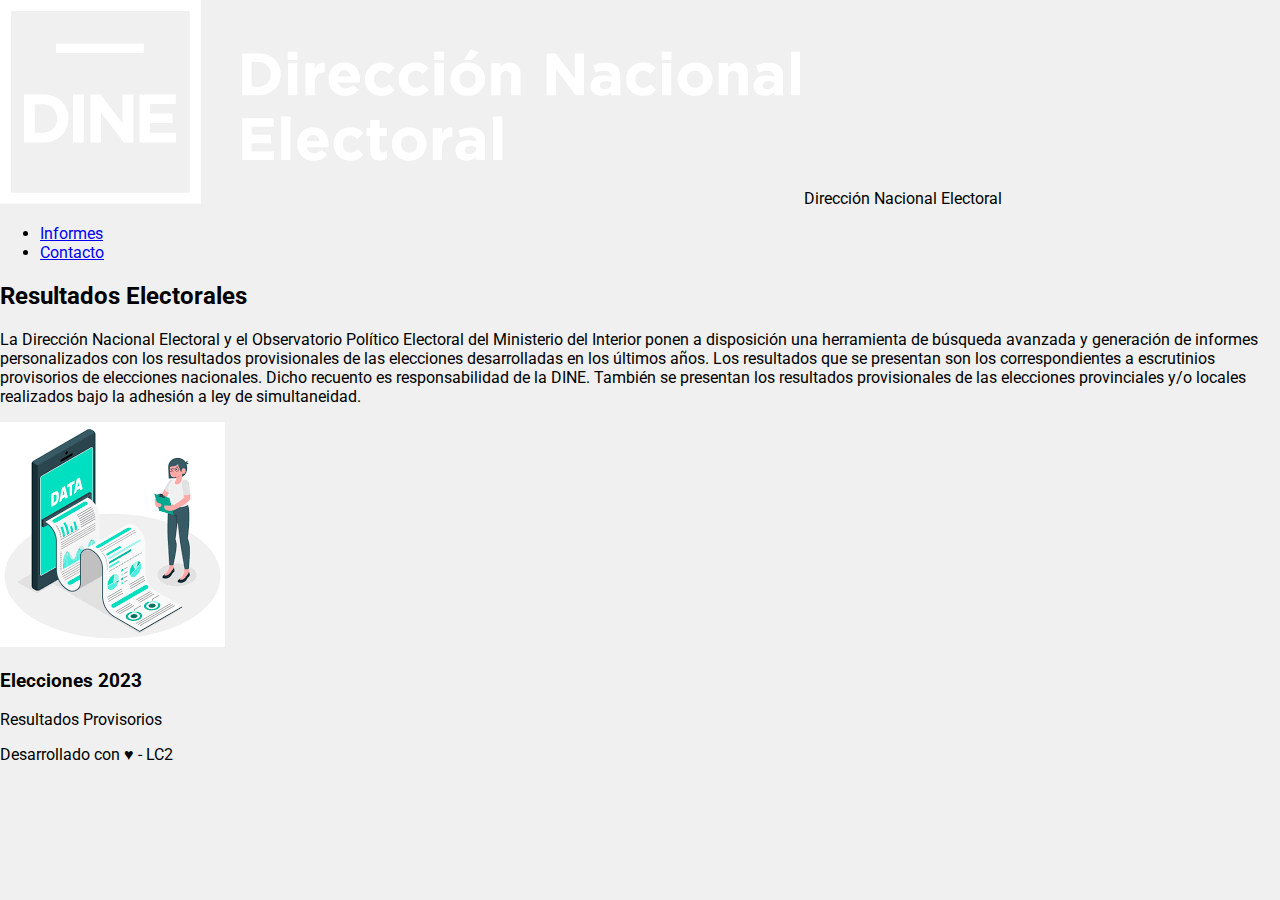
==== index.html @ 21cd4f16 "Primer commit" ====
<!DOCTYPE html>
<html lang="es">

<head>
    <meta charset="UTF-8" />
    <meta name="viewport" content="width=device-width, initial-scale=1.0" />
    <title>Sistema de Publicación de Resultados Electorales</title>
    
    <link rel="shortcut icon" type="image/png" href="favicon-16x16.png">
    <!-- Estilos CSS -->
    <link rel="stylesheet" href="css/common.css" />
</head>

<body>
    <header class="current-page">
        <!--Barra de logo portal-->
        <div class="header-page">
            <img src="\img\Logo_DINE_negativo.png" alt="logo" class="logo"> Dirección Nacional Electoral
        </div>
        <!--Barra de menú principal-->
        <ul>
            <li><a class="active" href="#informes">Informes</a></li>
            <li><a href="#contact">Contacto</a></li>
        </ul>
    </header>
    <!-- Contenido principal de la página -->
    <main>
        <section id="sec-titulo">
            <!--Seccion para agregar una palicula favorita por codigo-->
            <h2 class="current-page">Resultados Electorales</h2>
            <p>La Dirección Nacional Electoral y el Observatorio Político Electoral del Ministerio
                del Interior ponen a disposición una herramienta de búsqueda avanzada y generación
                de informes personalizados con los resultados provisionales de las elecciones
                desarrolladas en los últimos años.
                Los resultados que se presentan son los correspondientes a escrutinios provisorios de
                elecciones nacionales. Dicho recuento es responsabilidad de la DINE. También se
                presentan los resultados provisionales de las elecciones provinciales y/o locales
                realizados bajo la adhesión a ley de simultaneidad.</p>
            <div>
                <img src="\img\images.png" alt="images">
            </div>
        </section>
        <section class="sec-messages">
            <!-- Completar -->
        </section>
        <section id="sec-contenido">
            <h3>Elecciones 2023</h3>
            <p>Resultados Provisorios</p>
            
        </section>
    </main>
    <!--Pie de página-->
    <footer>
        <p>Desarrollado con ♥ - LC2</p>
    </footer>
</body>
---- css/common.css ----
@import url('https://fonts.googleapis.com/css?family=Roboto:100,300,400,500,700,900');

* {
  font-family: 'Roboto', sans-serif;
}

html,
body {
  margin: 0;
  padding: 0;
  background-color: rgb(240, 240, 240);
}
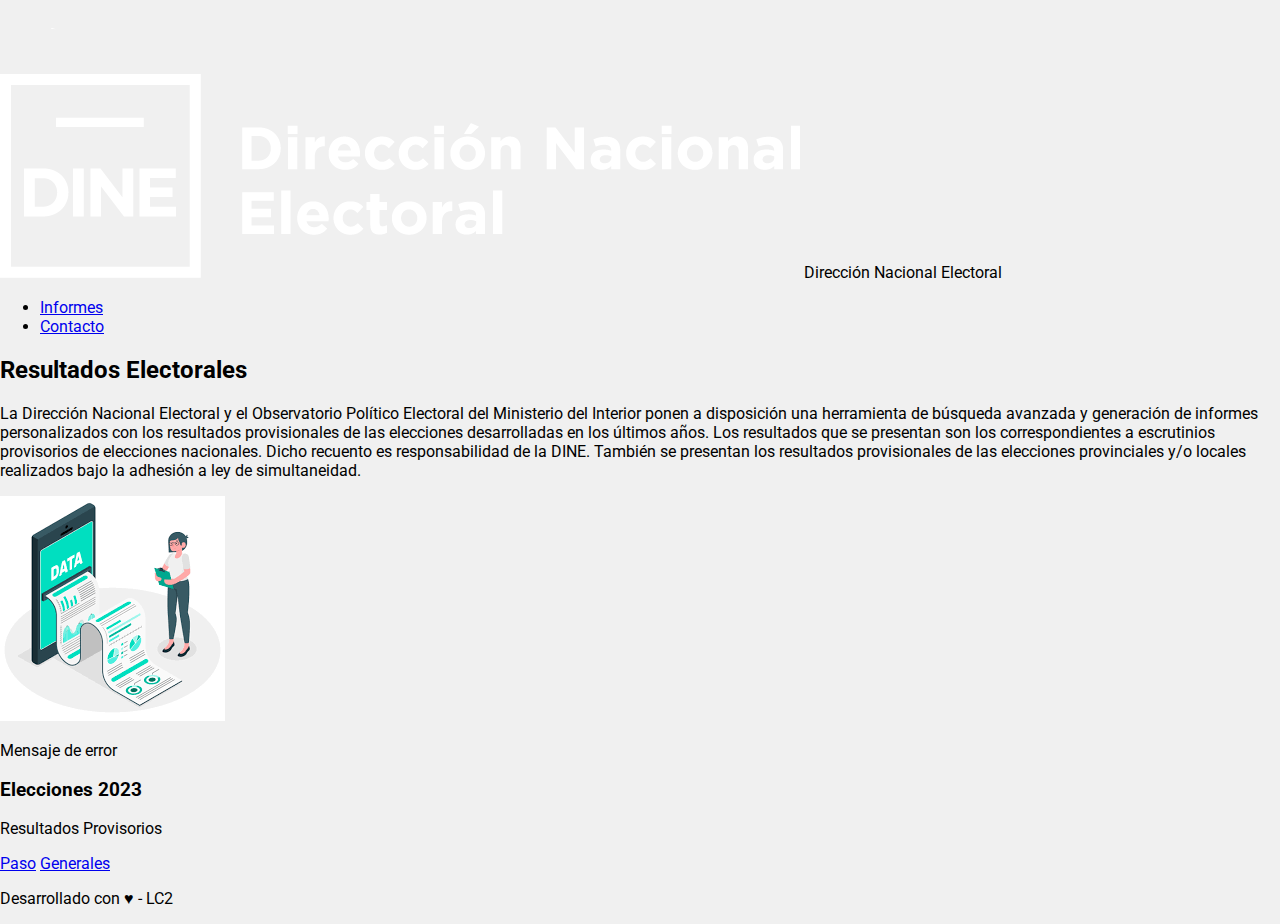
==== commit aba96963: "Primer commit" ====
--- a/index.html
+++ b/index.html
@@ -6,12 +6,80 @@
     <meta name="viewport" content="width=device-width, initial-scale=1.0" />
     <title>Sistema de Publicación de Resultados Electorales</title>
     
-    <link rel="shortcut icon" type="image/png" href="favicon-16x16.png">
+    <link rel="shortcut icon" type="image/png" href="\img\icons\favicon-16x16.png">
     <!-- Estilos CSS -->
     <link rel="stylesheet" href="css/common.css" />
 </head>
 
 <body>
+    <svg version="1.1" id="Capa_1" xmlns="http://www.w3.org/2000/svg"
+    xmlns:xlink="http://www.w3.org/1999/xlink" x="0px" y="0px" width="841.889px"
+    height="595.281px" viewBox="0 0 841.889 595.281" enable-background="new 0 0 841.889
+    595.281" xml:space="preserve" class="v-icon__component theme--light"
+    style="font-size: 70px; height: 70px; width: 70px;">
+    <g>
+        <path fill="#FFFFFF" d="M671.434,227.503l-43.614-14.145c-2.358-1.179-4.716-1.179-8.252,1.179
+            c-2.357,1.179-4.715,3.536-4.715,5.894l-1.179,3.536c-9.431-8.251-22.396-
+            20.039-34.185-35.363V31.827
+            c0-7.072-5.894-11.788-11.788-11.788H198.746c-7.073,0-11.788,5.895-
+            11.788,11.788v530.448c0,7.072,4.715,11.787,11.788,11.787
+            h368.955c7.073,0,11.788-4.715,11.788-
+            11.787V348.917c1.179,2.357,3.536,3.536,4.715,4.716l44.794,14.145c1.179,0,2.357,0,3.5
+            36,0
+            c4.715,0,8.251-2.357,9.43-7.072s-1.179-10.609-5.894-12.967l0,0l-34.185-
+            11.787l30.648-102.554l34.185,10.608l0,0
+            c4.715,1.179,10.608-1.179,12.966-
+            7.072C679.685,234.576,676.149,228.682,671.434,227.503z
+            M555.914,550.487H210.533V43.615
+            h345.381v113.162c-29.47-25.934-77.799-21.218-83.693-20.039l-3.536-
+            34.185h35.363c5.894,0,10.609-4.715,10.609-10.609
+            c0-5.894-4.716-10.608-10.609-10.608H262.4c-4.715,2.357-9.43,7.072-
+            9.43,12.966c0,5.895,4.715,10.609,10.608,10.609h35.363
+            l11.787,132.022c0,2.357,1.179,5.894,2.357,8.251c2.357,2.358,4.715,3.537,7.072,3.537h1
+            03.731
+            c5.895,9.43,15.324,12.966,16.503,14.145c0,0,29.47,15.324,51.866,24.755c12.96
+            7,5.894,15.324,9.43,20.039,14.145
+            c2.357,3.537,5.894,7.073,10.609,10.609c14.146,12.967,34.185,14.146,40.078,15
+            .324l17.682,4.715L555.914,550.487z
+            M456.897,203.927l-8.251-3.536c-1.179-1.179-17.682-8.251-31.827-3.536c8.251,2.357-14.145,8.251-18.86,17.682
+            c-2.357,4.715-3.536,8.251-3.536,12.967h-87.229l10.608-
+            122.593h130.844L456.897,203.927z M585.383,319.448l-42.436-11.788
+            c-1.179,0-2.357,0-3.536,0c0,0-17.682,0-28.291-9.431c-3.536-3.536-5.894-
+            7.072-8.251-9.43
+            c-5.894-7.073-11.788-12.967-27.112-20.039c-22.396-9.431-50.687-24.755-
+            51.865-24.755c0,0-7.073-3.536-9.431-9.43
+            c-1.179-3.536-1.179-7.072,1.179-10.609c2.357-4.715,4.716-5.894,7.073-
+            7.072c5.894-2.357,14.145,1.179,17.682,2.357l62.475,25.933
+            c4.715,1.18,15.324,4.716,22.396-2.357c4.715-4.715,3.536-11.787-2.357-
+            21.218c-10.609-16.503-29.469-20.039-37.721-20.039
+            c-1.179,0-2.357,0-2.357,0c-1.179,0-2.357,0-3.536,0l0,0l-4.716-36.542l-1.179-
+            8.251c0,0,0,0,1.179,0
+            9
+            c0,0,56.581-
+            8.252,76.621,24.754c15.323,25.933,38.899,50.688,56.58,62.475L585.383,319.448z"></pat
+        h><path fill="#FFFFFF"
+            d="M368.49,179.174c2.357,1.179,3.536,2.357,5.894,2.357l0,0l0,0c3.536,0,5.895-
+            1.179,8.252-3.536
+            l29.469-35.363c3.536-4.715,2.357-10.609-1.179-14.146c-2.357-1.179-4.715-
+            2.357-7.072-2.357c-2.358,0-4.716,1.179-7.073,3.536
+            l-12.966,15.324l-9.431,11.788l-5.894-4.716l-4.715-3.536c-4.716-3.536-10.609-
+            2.357-14.146,2.357
+            c-3.536,4.716-2.357,10.609,2.357,14.146L368.49,179.174z">
+        </path>
+        <path fill="#FFFFFF" d="M427.428,359.526c0-2.357,0-3.536,0-5.894c0,0,0,0,0-1.18l0,0l0,0c0-
+            28.29-20.039-50.688-44.793-50.688
+            c-24.755,0-44.794,22.397-44.794,50.688l0,0l0,0c0,2.358,0,4.716,0,7.073c14.145,16.503-23.575,40.078-23.575,67.189l0,0l0,0
+            c0,48.33,30.648,88.408,68.369,88.408c37.72,0,68.368-40.078,68.368-
+            88.408l0,0l0,0
+            C451.003,399.604,441.573,376.029,427.428,359.526z M382.635,495.085c23.576,0-43.615-25.933-47.151-57.76h94.302
+            C427.428,469.152,407.389,495.085,382.635,495.085z M406.21,344.202c-7.073-
+            3.536-15.324-5.894-23.575-5.894
+            c-8.252,0-16.503,2.357-23.576,5.894c3.537-12.967,12.967-21.218,23.576-
+            21.218C394.422,321.805,403.853,331.235,406.21,344.202z
+            M382.635,358.347c23.575,0,43.614,24.754,47.15,57.76h94.302C339.02,383.101,359.059,358.347,382.635,358.347z">
+        </path>
+    </g>
+</svg>
     <header class="current-page">
         <!--Barra de logo portal-->
         <div class="header-page">
@@ -42,11 +110,13 @@
         </section>
         <section class="sec-messages">
             <!-- Completar -->
+            <p>Mensaje de error</p>
         </section>
         <section id="sec-contenido">
             <h3>Elecciones 2023</h3>
             <p>Resultados Provisorios</p>
-            
+            <a href="paso.html">Paso</a>
+            <a href="generales.html">Generales</a>
         </section>
     </main>
     <!--Pie de página-->
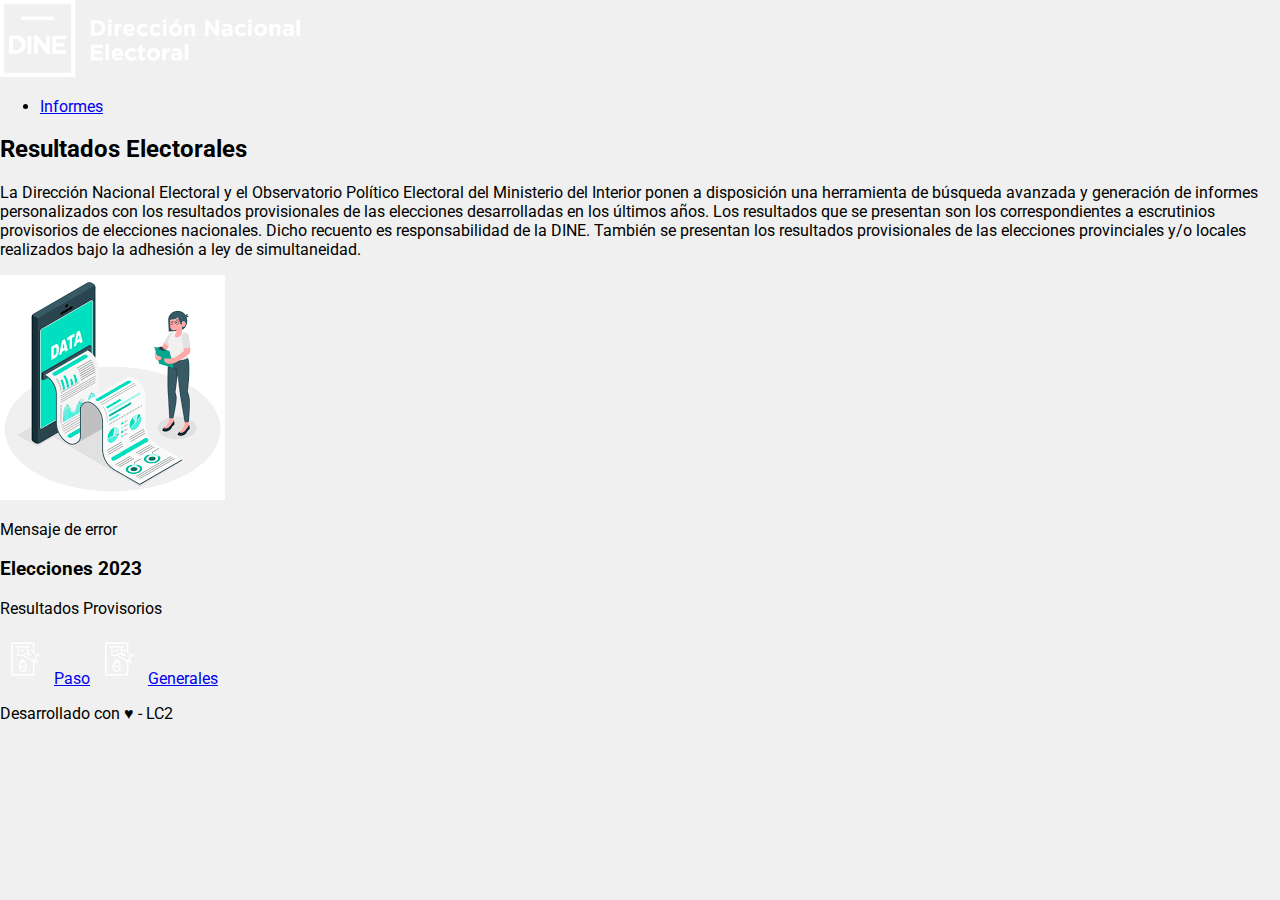
==== commit e53a7c95: "Actualizacion" ====
--- a/index.html
+++ b/index.html
@@ -5,90 +5,23 @@
     <meta charset="UTF-8" />
     <meta name="viewport" content="width=device-width, initial-scale=1.0" />
     <title>Sistema de Publicación de Resultados Electorales</title>
-    
-    <link rel="shortcut icon" type="image/png" href="\img\icons\favicon-16x16.png">
+
+    <link rel="shortcut icon" type="image/png" href="img/icons/favicon-16x16.png">
     <!-- Estilos CSS -->
     <link rel="stylesheet" href="css/common.css" />
+    <link rel="stylesheet" href="css/pages/index.css">
 </head>
 
 <body>
-    <svg version="1.1" id="Capa_1" xmlns="http://www.w3.org/2000/svg"
-    xmlns:xlink="http://www.w3.org/1999/xlink" x="0px" y="0px" width="841.889px"
-    height="595.281px" viewBox="0 0 841.889 595.281" enable-background="new 0 0 841.889
-    595.281" xml:space="preserve" class="v-icon__component theme--light"
-    style="font-size: 70px; height: 70px; width: 70px;">
-    <g>
-        <path fill="#FFFFFF" d="M671.434,227.503l-43.614-14.145c-2.358-1.179-4.716-1.179-8.252,1.179
-            c-2.357,1.179-4.715,3.536-4.715,5.894l-1.179,3.536c-9.431-8.251-22.396-
-            20.039-34.185-35.363V31.827
-            c0-7.072-5.894-11.788-11.788-11.788H198.746c-7.073,0-11.788,5.895-
-            11.788,11.788v530.448c0,7.072,4.715,11.787,11.788,11.787
-            h368.955c7.073,0,11.788-4.715,11.788-
-            11.787V348.917c1.179,2.357,3.536,3.536,4.715,4.716l44.794,14.145c1.179,0,2.357,0,3.5
-            36,0
-            c4.715,0,8.251-2.357,9.43-7.072s-1.179-10.609-5.894-12.967l0,0l-34.185-
-            11.787l30.648-102.554l34.185,10.608l0,0
-            c4.715,1.179,10.608-1.179,12.966-
-            7.072C679.685,234.576,676.149,228.682,671.434,227.503z
-            M555.914,550.487H210.533V43.615
-            h345.381v113.162c-29.47-25.934-77.799-21.218-83.693-20.039l-3.536-
-            34.185h35.363c5.894,0,10.609-4.715,10.609-10.609
-            c0-5.894-4.716-10.608-10.609-10.608H262.4c-4.715,2.357-9.43,7.072-
-            9.43,12.966c0,5.895,4.715,10.609,10.608,10.609h35.363
-            l11.787,132.022c0,2.357,1.179,5.894,2.357,8.251c2.357,2.358,4.715,3.537,7.072,3.537h1
-            03.731
-            c5.895,9.43,15.324,12.966,16.503,14.145c0,0,29.47,15.324,51.866,24.755c12.96
-            7,5.894,15.324,9.43,20.039,14.145
-            c2.357,3.537,5.894,7.073,10.609,10.609c14.146,12.967,34.185,14.146,40.078,15
-            .324l17.682,4.715L555.914,550.487z
-            M456.897,203.927l-8.251-3.536c-1.179-1.179-17.682-8.251-31.827-3.536c8.251,2.357-14.145,8.251-18.86,17.682
-            c-2.357,4.715-3.536,8.251-3.536,12.967h-87.229l10.608-
-            122.593h130.844L456.897,203.927z M585.383,319.448l-42.436-11.788
-            c-1.179,0-2.357,0-3.536,0c0,0-17.682,0-28.291-9.431c-3.536-3.536-5.894-
-            7.072-8.251-9.43
-            c-5.894-7.073-11.788-12.967-27.112-20.039c-22.396-9.431-50.687-24.755-
-            51.865-24.755c0,0-7.073-3.536-9.431-9.43
-            c-1.179-3.536-1.179-7.072,1.179-10.609c2.357-4.715,4.716-5.894,7.073-
-            7.072c5.894-2.357,14.145,1.179,17.682,2.357l62.475,25.933
-            c4.715,1.18,15.324,4.716,22.396-2.357c4.715-4.715,3.536-11.787-2.357-
-            21.218c-10.609-16.503-29.469-20.039-37.721-20.039
-            c-1.179,0-2.357,0-2.357,0c-1.179,0-2.357,0-3.536,0l0,0l-4.716-36.542l-1.179-
-            8.251c0,0,0,0,1.179,0
-            9
-            c0,0,56.581-
-            8.252,76.621,24.754c15.323,25.933,38.899,50.688,56.58,62.475L585.383,319.448z"></pat
-        h><path fill="#FFFFFF"
-            d="M368.49,179.174c2.357,1.179,3.536,2.357,5.894,2.357l0,0l0,0c3.536,0,5.895-
-            1.179,8.252-3.536
-            l29.469-35.363c3.536-4.715,2.357-10.609-1.179-14.146c-2.357-1.179-4.715-
-            2.357-7.072-2.357c-2.358,0-4.716,1.179-7.073,3.536
-            l-12.966,15.324l-9.431,11.788l-5.894-4.716l-4.715-3.536c-4.716-3.536-10.609-
-            2.357-14.146,2.357
-            c-3.536,4.716-2.357,10.609,2.357,14.146L368.49,179.174z">
-        </path>
-        <path fill="#FFFFFF" d="M427.428,359.526c0-2.357,0-3.536,0-5.894c0,0,0,0,0-1.18l0,0l0,0c0-
-            28.29-20.039-50.688-44.793-50.688
-            c-24.755,0-44.794,22.397-44.794,50.688l0,0l0,0c0,2.358,0,4.716,0,7.073c14.145,16.503-23.575,40.078-23.575,67.189l0,0l0,0
-            c0,48.33,30.648,88.408,68.369,88.408c37.72,0,68.368-40.078,68.368-
-            88.408l0,0l0,0
-            C451.003,399.604,441.573,376.029,427.428,359.526z M382.635,495.085c23.576,0-43.615-25.933-47.151-57.76h94.302
-            C427.428,469.152,407.389,495.085,382.635,495.085z M406.21,344.202c-7.073-
-            3.536-15.324-5.894-23.575-5.894
-            c-8.252,0-16.503,2.357-23.576,5.894c3.537-12.967,12.967-21.218,23.576-
-            21.218C394.422,321.805,403.853,331.235,406.21,344.202z
-            M382.635,358.347c23.575,0,43.614,24.754,47.15,57.76h94.302C339.02,383.101,359.059,358.347,382.635,358.347z">
-        </path>
-    </g>
-</svg>
     <header class="current-page">
         <!--Barra de logo portal-->
         <div class="header-page">
-            <img src="\img\Logo_DINE_negativo.png" alt="logo" class="logo"> Dirección Nacional Electoral
+            <img src="img/Logo_DINE_negativo.png" alt="logo" class="logo">
         </div>
         <!--Barra de menú principal-->
         <ul>
-            <li><a class="active" href="#informes">Informes</a></li>
-            <li><a href="#contact">Contacto</a></li>
+            <li><a class="active" href="informes.html">Informes</a></li>
+            <!-- <li><a href="#contact">Contacto</a></li> -->
         </ul>
     </header>
     <!-- Contenido principal de la página -->
@@ -105,7 +38,7 @@
                 presentan los resultados provisionales de las elecciones provinciales y/o locales
                 realizados bajo la adhesión a ley de simultaneidad.</p>
             <div>
-                <img src="\img\images.png" alt="images">
+                <img src="img\/images.png" alt="images">
             </div>
         </section>
         <section class="sec-messages">
@@ -115,7 +48,91 @@
         <section id="sec-contenido">
             <h3>Elecciones 2023</h3>
             <p>Resultados Provisorios</p>
+            <svg version="1.1" id="Capa_1" xmlns="http://www.w3.org/2000/svg" xmlns:xlink="http://www.w3.org/1999/xlink"
+                x="0px" y="0px" width="841.889px" height="595.281px" viewBox="0 0 841.889 595.281"
+                enable-background="new 0 0 841.889 595.281" xml:space="preserve" class="v-icon__component theme--light"
+                style="font-size: 50px; height: 50px; width: 50px;">
+                <g>
+                    <path fill="#FFFFFF"
+                        d="M671.434,227.503l-43.614-14.145c-2.358-1.179-4.716-1.179-8.252,1.179
+                                                        c-2.357,1.179-4.715,3.536-4.715,5.894l-1.179,3.536c-9.431-8.251-22.396-20.039-34.185-35.363V31.827
+                                                        c0-7.072-5.894-11.788-11.788-11.788H198.746c-7.073,0-11.788,5.895-11.788,11.788v530.448c0,7.072,4.715,11.787,11.788,11.787
+                                                        h368.955c7.073,0,11.788-4.715,11.788-11.787V348.917c1.179,2.357,3.536,3.536,4.715,4.716l44.794,14.145c1.179,0,2.357,0,3.536,0
+                                                        c4.715,0,8.251-2.357,9.43-7.072s-1.179-10.609-5.894-12.967l0,0l-34.185-11.787l30.648-102.554l34.185,10.608l0,0
+                                                        c4.715,1.179,10.608-1.179,12.966-7.072C679.685,234.576,676.149,228.682,671.434,227.503z M555.914,550.487H210.533V43.615
+                                                        h345.381v113.162c-29.47-25.934-77.799-21.218-83.693-20.039l-3.536-34.185h35.363c5.894,0,10.609-4.715,10.609-10.609
+                                                        c0-5.894-4.716-10.608-10.609-10.608H262.4c-4.715,2.357-9.43,7.072-9.43,12.966c0,5.895,4.715,10.609,10.608,10.609h35.363
+                                                        l-11.787,132.022c0,2.357,1.179,5.894,2.357,8.251c2.357,2.358,4.715,3.537,7.072,3.537h103.731
+                                                        c5.895,9.43,15.324,12.966,16.503,14.145c0,0,29.47,15.324,51.866,24.755c12.967,5.894,15.324,9.43,20.039,14.145
+                                                        c2.357,3.537,5.894,7.073,10.609,10.609c14.146,12.967,34.185,14.146,40.078,15.324l17.682,4.715L555.914,550.487z
+                                                        M456.897,203.927l-8.251-3.536c-1.179-1.179-17.682-8.251-31.827-3.536c-8.251,2.357-14.145,8.251-18.86,17.682
+                                                        c-2.357,4.715-3.536,8.251-3.536,12.967h-87.229l10.608-122.593h130.844L456.897,203.927z M585.383,319.448l-42.436-11.788
+                                                        c-1.179,0-2.357,0-3.536,0c0,0-17.682,0-28.291-9.431c-3.536-3.536-5.894-7.072-8.251-9.43
+                                                        c-5.894-7.073-11.788-12.967-27.112-20.039c-22.396-9.431-50.687-24.755-51.865-24.755c0,0-7.073-3.536-9.431-9.43
+                                                        c-1.179-3.536-1.179-7.072,1.179-10.609c2.357-4.715,4.716-5.894,7.073-7.072c5.894-2.357,14.145,1.179,17.682,2.357l62.475,25.933
+                                                        c4.715,1.18,15.324,4.716,22.396-2.357c4.715-4.715,3.536-11.787-2.357-21.218c-10.609-16.503-29.469-20.039-37.721-20.039
+                                                        c-1.179,0-2.357,0-2.357,0c-1.179,0-2.357,0-3.536,0l0,0l-4.716-36.542l-1.179-8.251c0,0,0,0,1.179,0
+                                                        c0,0,56.581-8.252,76.621,24.754c15.323,25.933,38.899,50.688,56.58,62.475L585.383,319.448z">
+                    </path>
+                    <path fill="#FFFFFF" d="M368.49,179.174c2.357,1.179,3.536,2.357,5.894,2.357l0,0l0,0c3.536,0,5.895-1.179,8.252-3.536
+                                                        l29.469-35.363c3.536-4.715,2.357-10.609-1.179-14.146c-2.357-1.179-4.715-2.357-7.072-2.357c-2.358,0-4.716,1.179-7.073,3.536
+                                                        l-12.966,15.324l-9.431,11.788l-5.894-4.716l-4.715-3.536c-4.716-3.536-10.609-2.357-14.146,2.357
+                                                        c-3.536,4.716-2.357,10.609,2.357,14.146L368.49,179.174z">
+                    </path>
+                    <path fill="#FFFFFF"
+                        d="M427.428,359.526c0-2.357,0-3.536,0-5.894c0,0,0,0,0-1.18l0,0l0,0c0-28.29-20.039-50.688-44.793-50.688
+                                                        c-24.755,0-44.794,22.397-44.794,50.688l0,0l0,0c0,2.358,0,4.716,0,7.073c-14.145,16.503-23.575,40.078-23.575,67.189l0,0l0,0
+                                                        c0,48.33,30.648,88.408,68.369,88.408c37.72,0,68.368-40.078,68.368-88.408l0,0l0,0
+                                                        C451.003,399.604,441.573,376.029,427.428,359.526z M382.635,495.085c-23.576,0-43.615-25.933-47.151-57.76h94.302
+                                                        C427.428,469.152,407.389,495.085,382.635,495.085z M406.21,344.202c-7.073-3.536-15.324-5.894-23.575-5.894
+                                                        c-8.252,0-16.503,2.357-23.576,5.894c3.537-12.967,12.967-21.218,23.576-21.218C394.422,321.805,403.853,331.235,406.21,344.202z
+                                                        M382.635,358.347c23.575,0,43.614,24.754,47.15,57.76h-94.302C339.02,383.101,359.059,358.347,382.635,358.347z">
+                    </path>
+                </g>
+            </svg>
             <a href="paso.html">Paso</a>
+            <svg version="1.1" id="Capa_1" xmlns="http://www.w3.org/2000/svg" xmlns:xlink="http://www.w3.org/1999/xlink"
+                x="0px" y="0px" width="841.889px" height="595.281px" viewBox="0 0 841.889 595.281"
+                enable-background="new 0 0 841.889 595.281" xml:space="preserve" class="v-icon__component theme--light"
+                style="font-size: 50px; height: 50px; width: 50px;">
+                <g>
+                    <path fill="#FFFFFF"
+                        d="M671.434,227.503l-43.614-14.145c-2.358-1.179-4.716-1.179-8.252,1.179
+                                                        c-2.357,1.179-4.715,3.536-4.715,5.894l-1.179,3.536c-9.431-8.251-22.396-20.039-34.185-35.363V31.827
+                                                        c0-7.072-5.894-11.788-11.788-11.788H198.746c-7.073,0-11.788,5.895-11.788,11.788v530.448c0,7.072,4.715,11.787,11.788,11.787
+                                                        h368.955c7.073,0,11.788-4.715,11.788-11.787V348.917c1.179,2.357,3.536,3.536,4.715,4.716l44.794,14.145c1.179,0,2.357,0,3.536,0
+                                                        c4.715,0,8.251-2.357,9.43-7.072s-1.179-10.609-5.894-12.967l0,0l-34.185-11.787l30.648-102.554l34.185,10.608l0,0
+                                                        c4.715,1.179,10.608-1.179,12.966-7.072C679.685,234.576,676.149,228.682,671.434,227.503z M555.914,550.487H210.533V43.615
+                                                        h345.381v113.162c-29.47-25.934-77.799-21.218-83.693-20.039l-3.536-34.185h35.363c5.894,0,10.609-4.715,10.609-10.609
+                                                        c0-5.894-4.716-10.608-10.609-10.608H262.4c-4.715,2.357-9.43,7.072-9.43,12.966c0,5.895,4.715,10.609,10.608,10.609h35.363
+                                                        l-11.787,132.022c0,2.357,1.179,5.894,2.357,8.251c2.357,2.358,4.715,3.537,7.072,3.537h103.731
+                                                        c5.895,9.43,15.324,12.966,16.503,14.145c0,0,29.47,15.324,51.866,24.755c12.967,5.894,15.324,9.43,20.039,14.145
+                                                        c2.357,3.537,5.894,7.073,10.609,10.609c14.146,12.967,34.185,14.146,40.078,15.324l17.682,4.715L555.914,550.487z
+                                                        M456.897,203.927l-8.251-3.536c-1.179-1.179-17.682-8.251-31.827-3.536c-8.251,2.357-14.145,8.251-18.86,17.682
+                                                        c-2.357,4.715-3.536,8.251-3.536,12.967h-87.229l10.608-122.593h130.844L456.897,203.927z M585.383,319.448l-42.436-11.788
+                                                        c-1.179,0-2.357,0-3.536,0c0,0-17.682,0-28.291-9.431c-3.536-3.536-5.894-7.072-8.251-9.43
+                                                        c-5.894-7.073-11.788-12.967-27.112-20.039c-22.396-9.431-50.687-24.755-51.865-24.755c0,0-7.073-3.536-9.431-9.43
+                                                        c-1.179-3.536-1.179-7.072,1.179-10.609c2.357-4.715,4.716-5.894,7.073-7.072c5.894-2.357,14.145,1.179,17.682,2.357l62.475,25.933
+                                                        c4.715,1.18,15.324,4.716,22.396-2.357c4.715-4.715,3.536-11.787-2.357-21.218c-10.609-16.503-29.469-20.039-37.721-20.039
+                                                        c-1.179,0-2.357,0-2.357,0c-1.179,0-2.357,0-3.536,0l0,0l-4.716-36.542l-1.179-8.251c0,0,0,0,1.179,0
+                                                        c0,0,56.581-8.252,76.621,24.754c15.323,25.933,38.899,50.688,56.58,62.475L585.383,319.448z">
+                    </path>
+                    <path fill="#FFFFFF" d="M368.49,179.174c2.357,1.179,3.536,2.357,5.894,2.357l0,0l0,0c3.536,0,5.895-1.179,8.252-3.536
+                                                        l29.469-35.363c3.536-4.715,2.357-10.609-1.179-14.146c-2.357-1.179-4.715-2.357-7.072-2.357c-2.358,0-4.716,1.179-7.073,3.536
+                                                        l-12.966,15.324l-9.431,11.788l-5.894-4.716l-4.715-3.536c-4.716-3.536-10.609-2.357-14.146,2.357
+                                                        c-3.536,4.716-2.357,10.609,2.357,14.146L368.49,179.174z">
+                    </path>
+                    <path fill="#FFFFFF"
+                        d="M427.428,359.526c0-2.357,0-3.536,0-5.894c0,0,0,0,0-1.18l0,0l0,0c0-28.29-20.039-50.688-44.793-50.688
+                                                        c-24.755,0-44.794,22.397-44.794,50.688l0,0l0,0c0,2.358,0,4.716,0,7.073c-14.145,16.503-23.575,40.078-23.575,67.189l0,0l0,0
+                                                        c0,48.33,30.648,88.408,68.369,88.408c37.72,0,68.368-40.078,68.368-88.408l0,0l0,0
+                                                        C451.003,399.604,441.573,376.029,427.428,359.526z M382.635,495.085c-23.576,0-43.615-25.933-47.151-57.76h94.302
+                                                        C427.428,469.152,407.389,495.085,382.635,495.085z M406.21,344.202c-7.073-3.536-15.324-5.894-23.575-5.894
+                                                        c-8.252,0-16.503,2.357-23.576,5.894c3.537-12.967,12.967-21.218,23.576-21.218C394.422,321.805,403.853,331.235,406.21,344.202z
+                                                        M382.635,358.347c23.575,0,43.614,24.754,47.15,57.76h-94.302C339.02,383.101,359.059,358.347,382.635,358.347z">
+                    </path>
+                </g>
+            </svg>
             <a href="generales.html">Generales</a>
         </section>
     </main>
--- a/css/common.css
+++ b/css/common.css
@@ -11,3 +11,6 @@
   background-color: rgb(240, 240, 240);
 }
 
+.logo{
+  width: 300px;
+}--- a/css/pages/index.css
+++ b/css/pages/index.css
@@ -0,0 +1,3 @@
+.logo{
+    width: 300px;
+}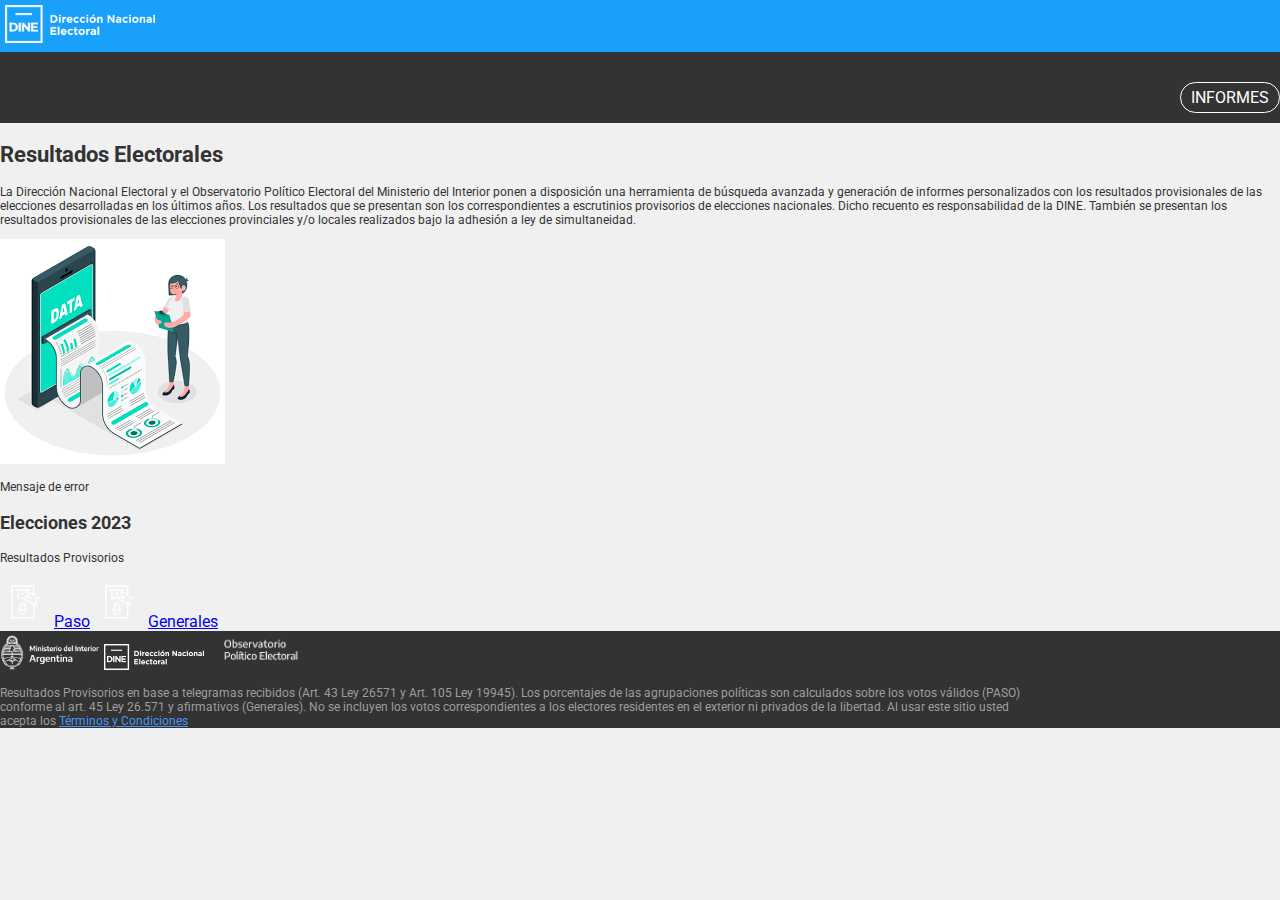
==== commit a1e87563: "Css" ====
--- a/index.html
+++ b/index.html
@@ -4,12 +4,13 @@
 <head>
     <meta charset="UTF-8" />
     <meta name="viewport" content="width=device-width, initial-scale=1.0" />
-    <title>Sistema de Publicación de Resultados Electorales</title>
+    
 
     <link rel="shortcut icon" type="image/png" href="img/icons/favicon-16x16.png">
-    <!-- Estilos CSS -->
+    <link rel="stylesheet" href="https://cdnjs.cloudflare.com/ajax/libs/fontawesome/5.15.4/css/all.min.css" crossorigin="anonymous" referrerpolicy="no-referrer" />
     <link rel="stylesheet" href="css/common.css" />
     <link rel="stylesheet" href="css/pages/index.css">
+    <title>Sistema de Publicación de Resultados Electorales</title>
 </head>
 
 <body>
@@ -19,10 +20,11 @@
             <img src="img/Logo_DINE_negativo.png" alt="logo" class="logo">
         </div>
         <!--Barra de menú principal-->
-        <ul>
-            <li><a class="active" href="informes.html">Informes</a></li>
-            <!-- <li><a href="#contact">Contacto</a></li> -->
-        </ul>
+        <div class="informes">
+            <ul>
+                <li><a class="active" href="informes.html">INFORMES</a></li>
+            </ul>
+        </div>
     </header>
     <!-- Contenido principal de la página -->
     <main>
@@ -41,7 +43,7 @@
                 <img src="img\/images.png" alt="images">
             </div>
         </section>
-        <section class="sec-messages">
+        <section id="sec-messages">
             <!-- Completar -->
             <p>Mensaje de error</p>
         </section>
@@ -138,6 +140,15 @@
     </main>
     <!--Pie de página-->
     <footer>
-        <p>Desarrollado con ♥ - LC2</p>
+        <div class="foot">
+            <img src="img/icons/Ministerio-del-Interior_pluma.1ab9a7a7.png" alt="pluma">
+            <img src="img/icons/Logo_DINE_negativo.a88f983e.png" alt="logodine">
+            <img src="img/icons/logos_001-10.4430c8d5.png" alt="logo">
+            <p>Resultados Provisorios en base a telegramas recibidos (Art. 43 Ley 26571 y Art. 105 Ley 19945). Los
+                porcentajes de las agrupaciones políticas son calculados sobre los votos válidos (PASO) conforme al art.
+                45 Ley 26.571 y afirmativos (Generales). No se incluyen los votos correspondientes a los electores
+                residentes en el exterior ni privados de la libertad. Al usar este sitio usted acepta los <a href="terminoscondiciones.html">Términos y
+                Condiciones</a></p>
+        </div>
     </footer>
 </body>--- a/css/common.css
+++ b/css/common.css
@@ -1,5 +1,38 @@
 @import url('https://fonts.googleapis.com/css?family=Roboto:100,300,400,500,700,900');
 
+:root {
+  --magenta: #ee3d8f;
+  --celeste: #37bbed;
+  --morado: #9283be;
+  --gris-claro: #9e9e9e;
+  --titulos: #333;
+  --textos: #333;
+  --fondo-pantalla: rgb(235, 245, 251);
+  --fondo-Cabecera: #18a0fb;
+  --fondo-Footer: #333;
+  --fondo-Menu: #333;
+  --texto-footer: #9e9e9e;
+  --titulo-Grilla: #727272;
+  --borde-inferior-Grilla: #727272;
+  --borde-Grilla: #c5c5c5;
+  --grafica-amarillo: rgb(252, 210, 0);
+  --grafica-amarillo-claro: rgba(252, 210, 0, 0.3);
+  --grafica-celeste: rgb(0, 169, 232);
+  --grafica-celeste-claro: rgba(0, 169, 232, 0.3);
+  --grafica-bordo: rgb(171, 40, 40);
+  --grafica-bordo-claro: rgba(171, 40, 40, 0.3);
+  --grafica-lila: rgb(112, 76, 159);
+  --grafica-lila-claro: rgba(112, 76, 159, 0.5);
+  --grafica-lila2: rgb(77, 46, 110);
+  --grafica-lila2-claro: rgba(77, 46, 110, 0.5);
+  --grafica-gris: rgb(128, 128, 128);
+  --grafica-gris-claro: rgb(128, 128, 128, 0.5);
+  --grafica-verde: rgb(102, 171, 60);
+  --grafica-verde-claro: rgba(102, 171, 60, 0.5);
+  --mensaje-usuario-amarillo: #ffc107;
+  --mensaje-usuario-verde: #28a745;
+  --mensaje-usuario-rojo: #dc3545;
+}
 * {
   font-family: 'Roboto', sans-serif;
 }
@@ -12,5 +45,39 @@
 }
 
 .logo{
-  width: 300px;
-}+  width: 150px;
+  padding: 5px;
+}
+
+.header-page {
+  padding: 0,5em;
+  background-color: var(--fondo-Cabecera);
+  width: 100%;
+  margin: 0 auto auto auto;
+}
+
+footer{
+  background-color: var(--fondo-Footer);
+}
+
+ul {
+  list-style-type: none;
+}
+
+.foot > img {
+  width: 100px;
+}
+
+.foot > p {
+  color: var(--texto-footer);
+  width: 80%;
+}
+
+p > a {
+  color: rgb(72, 152, 243);
+}
+
+.foot {
+  display: inline;
+}
+
--- a/css/pages/index.css
+++ b/css/pages/index.css
@@ -1,3 +1,82 @@
-.logo{
-    width: 300px;
-}+@import url('https://fonts.googleapis.com/css?family=Roboto:100,300,400,500,700,900');
+
+:root {
+    --magenta: #ee3d8f;
+    --celeste: #37bbed;
+    --morado: #9283be;
+    --gris-claro: #9e9e9e;
+    --titulos: #333;
+    --textos: #333;
+    --fondo-pantalla: rgb(235, 245, 251);
+    --fondo-Cabecera: #18a0fb;
+    --fondo-Footer: #333;
+    --fondo-Menu: #333;
+    --texto-footer: #9e9e9e;
+    --titulo-Grilla: #727272;
+    --borde-inferior-Grilla: #727272;
+    --borde-Grilla: #c5c5c5;
+    --grafica-amarillo: rgb(252, 210, 0);
+    --grafica-amarillo-claro: rgba(252, 210, 0, 0.3);
+    --grafica-celeste: rgb(0, 169, 232);
+    --grafica-celeste-claro: rgba(0, 169, 232, 0.3);
+    --grafica-bordo: rgb(171, 40, 40);
+    --grafica-bordo-claro: rgba(171, 40, 40, 0.3);
+    --grafica-lila: rgb(112, 76, 159);
+    --grafica-lila-claro: rgba(112, 76, 159, 0.5);
+    --grafica-lila2: rgb(77, 46, 110);
+    --grafica-lila2-claro: rgba(77, 46, 110, 0.5);
+    --grafica-gris: rgb(128, 128, 128);
+    --grafica-gris-claro: rgb(128, 128, 128, 0.5);
+    --grafica-verde: rgb(102, 171, 60);
+    --grafica-verde-claro: rgba(102, 171, 60, 0.5);
+    --mensaje-usuario-amarillo: #ffc107;
+    --mensaje-usuario-verde: #28a745;
+    --mensaje-usuario-rojo: #dc3545;
+}
+
+html {
+    font-family: 'Roboto', sans-serif;
+}
+
+p {
+    font-size: 12px;
+    color: var(--textos);
+}
+
+h1 {
+    font-size: 26px;
+    color: var(--titulos);
+    padding-bottom: 20px;
+}
+
+h2 {
+    font-size: 22px;
+    color: var(--titulos);
+}
+
+h3 {
+    font-size: 18px;
+    color: var(--titulos);
+}
+
+.informes {
+    /* margin-left: 13px; */
+    margin-right: 13px;
+    padding-top: 20px;
+    background-color: var(--fondo-Menu);
+    color: white;
+    width: 100%;
+    /* height: 25px; */
+    display: flex;
+    justify-content: flex-end;
+}
+
+.active {
+    border: 1px solid white;
+    color: white;
+    padding: 5px 10px;
+    border-radius: 20px;
+    text-decoration: none;
+}
+
+
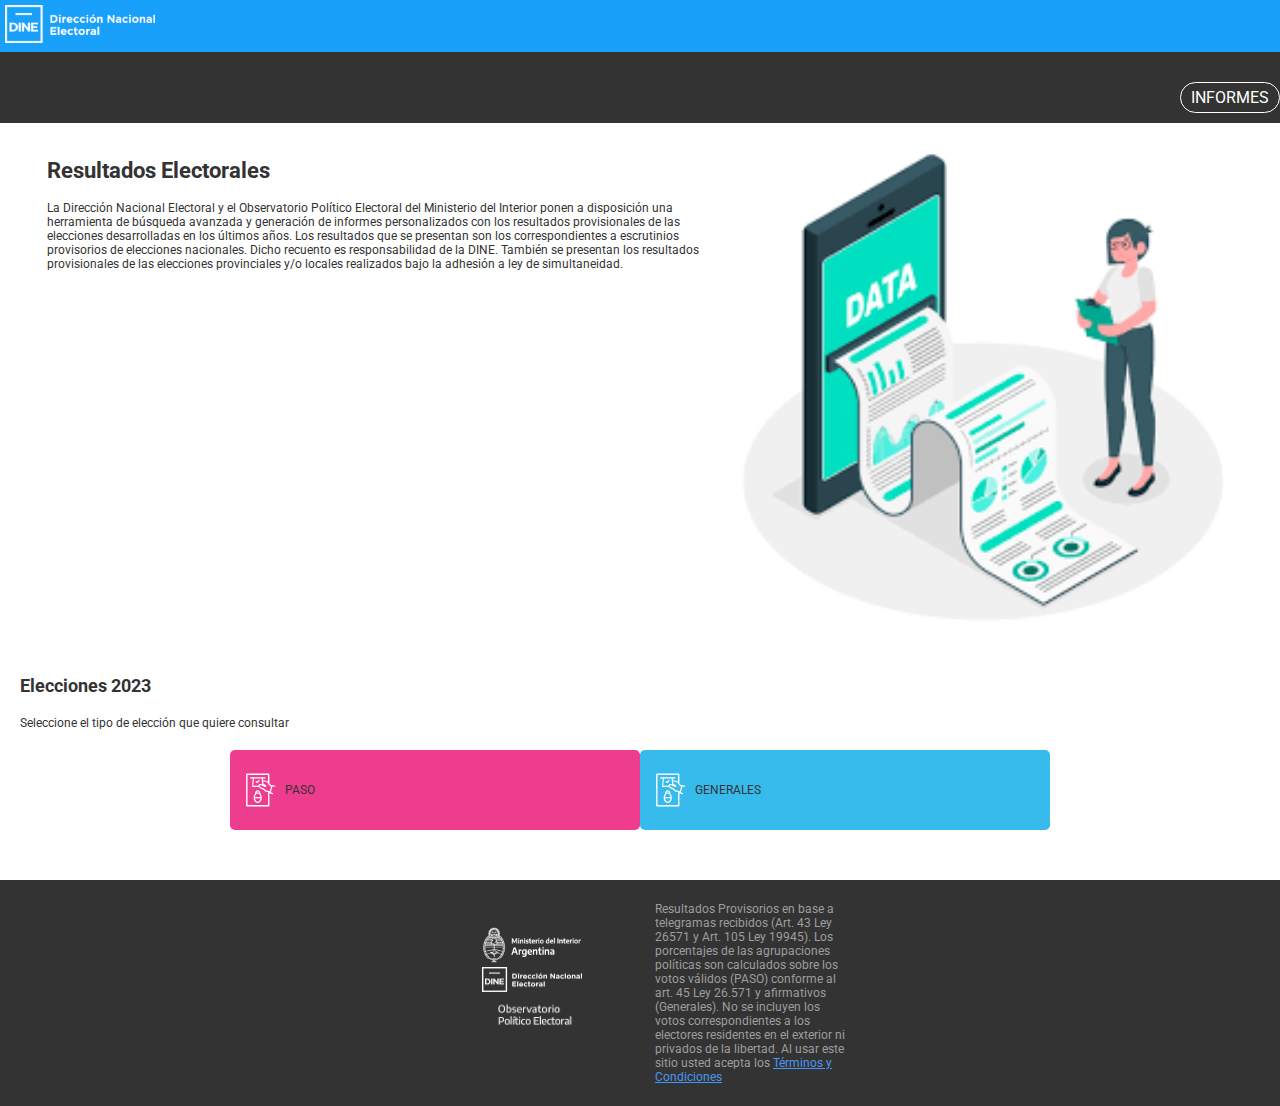
==== commit a2b6c148: "Actualizacion de css" ====
--- a/index.html
+++ b/index.html
@@ -4,10 +4,11 @@
 <head>
     <meta charset="UTF-8" />
     <meta name="viewport" content="width=device-width, initial-scale=1.0" />
-    
+
 
     <link rel="shortcut icon" type="image/png" href="img/icons/favicon-16x16.png">
-    <link rel="stylesheet" href="https://cdnjs.cloudflare.com/ajax/libs/fontawesome/5.15.4/css/all.min.css" crossorigin="anonymous" referrerpolicy="no-referrer" />
+    <link rel="stylesheet" href="https://cdnjs.cloudflare.com/ajax/libs/fontawesome/5.15.4/css/all.min.css"
+        crossorigin="anonymous" referrerpolicy="no-referrer" />
     <link rel="stylesheet" href="css/common.css" />
     <link rel="stylesheet" href="css/pages/index.css">
     <title>Sistema de Publicación de Resultados Electorales</title>
@@ -28,35 +29,41 @@
     </header>
     <!-- Contenido principal de la página -->
     <main>
+
         <section id="sec-titulo">
             <!--Seccion para agregar una palicula favorita por codigo-->
-            <h2 class="current-page">Resultados Electorales</h2>
-            <p>La Dirección Nacional Electoral y el Observatorio Político Electoral del Ministerio
-                del Interior ponen a disposición una herramienta de búsqueda avanzada y generación
-                de informes personalizados con los resultados provisionales de las elecciones
-                desarrolladas en los últimos años.
-                Los resultados que se presentan son los correspondientes a escrutinios provisorios de
-                elecciones nacionales. Dicho recuento es responsabilidad de la DINE. También se
-                presentan los resultados provisionales de las elecciones provinciales y/o locales
-                realizados bajo la adhesión a ley de simultaneidad.</p>
-            <div>
-                <img src="img\/images.png" alt="images">
+            <div class="sec-titulotexto">
+                <h2 class="current-page">Resultados Electorales</h2>
+                <p>La Dirección Nacional Electoral y el Observatorio Político Electoral del Ministerio
+                    del Interior ponen a disposición una herramienta de búsqueda avanzada y generación
+                    de informes personalizados con los resultados provisionales de las elecciones
+                    desarrolladas en los últimos años.
+                    Los resultados que se presentan son los correspondientes a escrutinios provisorios de
+                    elecciones nacionales. Dicho recuento es responsabilidad de la DINE. También se
+                    presentan los resultados provisionales de las elecciones provinciales y/o locales
+                    realizados bajo la adhesión a ley de simultaneidad.</p>
+            </div>
+            <div class="sec-tituloimg">
+                <img src="img\/images.png" alt="images" id="img_data">
             </div>
         </section>
+
         <section id="sec-messages">
             <!-- Completar -->
-            <p>Mensaje de error</p>
+            <p hidden>Mensaje de error</p>
         </section>
         <section id="sec-contenido">
             <h3>Elecciones 2023</h3>
-            <p>Resultados Provisorios</p>
-            <svg version="1.1" id="Capa_1" xmlns="http://www.w3.org/2000/svg" xmlns:xlink="http://www.w3.org/1999/xlink"
-                x="0px" y="0px" width="841.889px" height="595.281px" viewBox="0 0 841.889 595.281"
-                enable-background="new 0 0 841.889 595.281" xml:space="preserve" class="v-icon__component theme--light"
-                style="font-size: 50px; height: 50px; width: 50px;">
-                <g>
-                    <path fill="#FFFFFF"
-                        d="M671.434,227.503l-43.614-14.145c-2.358-1.179-4.716-1.179-8.252,1.179
+            <p>Seleccione el tipo de elección que quiere consultar</p>
+            <div class="Paso_Generales">
+                <div class="bloque_paso">
+                    <svg version="1.1" id="Capa_1" xmlns="http://www.w3.org/2000/svg"
+                        xmlns:xlink="http://www.w3.org/1999/xlink" x="0px" y="0px" width="841.889px" height="595.281px"
+                        viewBox="0 0 841.889 595.281" enable-background="new 0 0 841.889 595.281" xml:space="preserve"
+                        class="v-icon__component theme--light" style="font-size: 50px; height: 50px; width: 50px;">
+                        <g>
+                            <path fill="#FFFFFF"
+                                d="M671.434,227.503l-43.614-14.145c-2.358-1.179-4.716-1.179-8.252,1.179
                                                         c-2.357,1.179-4.715,3.536-4.715,5.894l-1.179,3.536c-9.431-8.251-22.396-20.039-34.185-35.363V31.827
                                                         c0-7.072-5.894-11.788-11.788-11.788H198.746c-7.073,0-11.788,5.895-11.788,11.788v530.448c0,7.072,4.715,11.787,11.788,11.787
                                                         h368.955c7.073,0,11.788-4.715,11.788-11.787V348.917c1.179,2.357,3.536,3.536,4.715,4.716l44.794,14.145c1.179,0,2.357,0,3.536,0
@@ -75,31 +82,35 @@
                                                         c4.715,1.18,15.324,4.716,22.396-2.357c4.715-4.715,3.536-11.787-2.357-21.218c-10.609-16.503-29.469-20.039-37.721-20.039
                                                         c-1.179,0-2.357,0-2.357,0c-1.179,0-2.357,0-3.536,0l0,0l-4.716-36.542l-1.179-8.251c0,0,0,0,1.179,0
                                                         c0,0,56.581-8.252,76.621,24.754c15.323,25.933,38.899,50.688,56.58,62.475L585.383,319.448z">
-                    </path>
-                    <path fill="#FFFFFF" d="M368.49,179.174c2.357,1.179,3.536,2.357,5.894,2.357l0,0l0,0c3.536,0,5.895-1.179,8.252-3.536
+                            </path>
+                            <path fill="#FFFFFF" d="M368.49,179.174c2.357,1.179,3.536,2.357,5.894,2.357l0,0l0,0c3.536,0,5.895-1.179,8.252-3.536
                                                         l29.469-35.363c3.536-4.715,2.357-10.609-1.179-14.146c-2.357-1.179-4.715-2.357-7.072-2.357c-2.358,0-4.716,1.179-7.073,3.536
                                                         l-12.966,15.324l-9.431,11.788l-5.894-4.716l-4.715-3.536c-4.716-3.536-10.609-2.357-14.146,2.357
                                                         c-3.536,4.716-2.357,10.609,2.357,14.146L368.49,179.174z">
-                    </path>
-                    <path fill="#FFFFFF"
-                        d="M427.428,359.526c0-2.357,0-3.536,0-5.894c0,0,0,0,0-1.18l0,0l0,0c0-28.29-20.039-50.688-44.793-50.688
+                            </path>
+                            <path fill="#FFFFFF"
+                                d="M427.428,359.526c0-2.357,0-3.536,0-5.894c0,0,0,0,0-1.18l0,0l0,0c0-28.29-20.039-50.688-44.793-50.688
                                                         c-24.755,0-44.794,22.397-44.794,50.688l0,0l0,0c0,2.358,0,4.716,0,7.073c-14.145,16.503-23.575,40.078-23.575,67.189l0,0l0,0
                                                         c0,48.33,30.648,88.408,68.369,88.408c37.72,0,68.368-40.078,68.368-88.408l0,0l0,0
                                                         C451.003,399.604,441.573,376.029,427.428,359.526z M382.635,495.085c-23.576,0-43.615-25.933-47.151-57.76h94.302
                                                         C427.428,469.152,407.389,495.085,382.635,495.085z M406.21,344.202c-7.073-3.536-15.324-5.894-23.575-5.894
                                                         c-8.252,0-16.503,2.357-23.576,5.894c3.537-12.967,12.967-21.218,23.576-21.218C394.422,321.805,403.853,331.235,406.21,344.202z
                                                         M382.635,358.347c23.575,0,43.614,24.754,47.15,57.76h-94.302C339.02,383.101,359.059,358.347,382.635,358.347z">
-                    </path>
-                </g>
-            </svg>
-            <a href="paso.html">Paso</a>
-            <svg version="1.1" id="Capa_1" xmlns="http://www.w3.org/2000/svg" xmlns:xlink="http://www.w3.org/1999/xlink"
-                x="0px" y="0px" width="841.889px" height="595.281px" viewBox="0 0 841.889 595.281"
-                enable-background="new 0 0 841.889 595.281" xml:space="preserve" class="v-icon__component theme--light"
-                style="font-size: 50px; height: 50px; width: 50px;">
-                <g>
-                    <path fill="#FFFFFF"
-                        d="M671.434,227.503l-43.614-14.145c-2.358-1.179-4.716-1.179-8.252,1.179
+                            </path>
+                        </g>
+                    </svg>
+                    <a href="paso.html">
+                        <p>Paso</p>
+                    </a>
+                </div>
+                <div class="bloque_general">
+                    <svg version="1.1" id="Capa_1" xmlns="http://www.w3.org/2000/svg"
+                        xmlns:xlink="http://www.w3.org/1999/xlink" x="0px" y="0px" width="841.889px" height="595.281px"
+                        viewBox="0 0 841.889 595.281" enable-background="new 0 0 841.889 595.281" xml:space="preserve"
+                        class="v-icon__component theme--light" style="font-size: 50px; height: 50px; width: 50px;">
+                        <g>
+                            <path fill="#FFFFFF"
+                                d="M671.434,227.503l-43.614-14.145c-2.358-1.179-4.716-1.179-8.252,1.179
                                                         c-2.357,1.179-4.715,3.536-4.715,5.894l-1.179,3.536c-9.431-8.251-22.396-20.039-34.185-35.363V31.827
                                                         c0-7.072-5.894-11.788-11.788-11.788H198.746c-7.073,0-11.788,5.895-11.788,11.788v530.448c0,7.072,4.715,11.787,11.788,11.787
                                                         h368.955c7.073,0,11.788-4.715,11.788-11.787V348.917c1.179,2.357,3.536,3.536,4.715,4.716l44.794,14.145c1.179,0,2.357,0,3.536,0
@@ -118,37 +129,47 @@
                                                         c4.715,1.18,15.324,4.716,22.396-2.357c4.715-4.715,3.536-11.787-2.357-21.218c-10.609-16.503-29.469-20.039-37.721-20.039
                                                         c-1.179,0-2.357,0-2.357,0c-1.179,0-2.357,0-3.536,0l0,0l-4.716-36.542l-1.179-8.251c0,0,0,0,1.179,0
                                                         c0,0,56.581-8.252,76.621,24.754c15.323,25.933,38.899,50.688,56.58,62.475L585.383,319.448z">
-                    </path>
-                    <path fill="#FFFFFF" d="M368.49,179.174c2.357,1.179,3.536,2.357,5.894,2.357l0,0l0,0c3.536,0,5.895-1.179,8.252-3.536
+                            </path>
+                            <path fill="#FFFFFF" d="M368.49,179.174c2.357,1.179,3.536,2.357,5.894,2.357l0,0l0,0c3.536,0,5.895-1.179,8.252-3.536
                                                         l29.469-35.363c3.536-4.715,2.357-10.609-1.179-14.146c-2.357-1.179-4.715-2.357-7.072-2.357c-2.358,0-4.716,1.179-7.073,3.536
                                                         l-12.966,15.324l-9.431,11.788l-5.894-4.716l-4.715-3.536c-4.716-3.536-10.609-2.357-14.146,2.357
                                                         c-3.536,4.716-2.357,10.609,2.357,14.146L368.49,179.174z">
-                    </path>
-                    <path fill="#FFFFFF"
-                        d="M427.428,359.526c0-2.357,0-3.536,0-5.894c0,0,0,0,0-1.18l0,0l0,0c0-28.29-20.039-50.688-44.793-50.688
+                            </path>
+                            <path fill="#FFFFFF"
+                                d="M427.428,359.526c0-2.357,0-3.536,0-5.894c0,0,0,0,0-1.18l0,0l0,0c0-28.29-20.039-50.688-44.793-50.688
                                                         c-24.755,0-44.794,22.397-44.794,50.688l0,0l0,0c0,2.358,0,4.716,0,7.073c-14.145,16.503-23.575,40.078-23.575,67.189l0,0l0,0
                                                         c0,48.33,30.648,88.408,68.369,88.408c37.72,0,68.368-40.078,68.368-88.408l0,0l0,0
                                                         C451.003,399.604,441.573,376.029,427.428,359.526z M382.635,495.085c-23.576,0-43.615-25.933-47.151-57.76h94.302
                                                         C427.428,469.152,407.389,495.085,382.635,495.085z M406.21,344.202c-7.073-3.536-15.324-5.894-23.575-5.894
                                                         c-8.252,0-16.503,2.357-23.576,5.894c3.537-12.967,12.967-21.218,23.576-21.218C394.422,321.805,403.853,331.235,406.21,344.202z
                                                         M382.635,358.347c23.575,0,43.614,24.754,47.15,57.76h-94.302C339.02,383.101,359.059,358.347,382.635,358.347z">
-                    </path>
-                </g>
-            </svg>
-            <a href="generales.html">Generales</a>
+                            </path>
+                        </g>
+                    </svg>
+                    <a href="generales.html">
+                        <p>Generales</p>
+                    </a>
+                </div>
+            </div>
         </section>
     </main>
     <!--Pie de página-->
     <footer>
         <div class="foot">
-            <img src="img/icons/Ministerio-del-Interior_pluma.1ab9a7a7.png" alt="pluma">
-            <img src="img/icons/Logo_DINE_negativo.a88f983e.png" alt="logodine">
-            <img src="img/icons/logos_001-10.4430c8d5.png" alt="logo">
-            <p>Resultados Provisorios en base a telegramas recibidos (Art. 43 Ley 26571 y Art. 105 Ley 19945). Los
-                porcentajes de las agrupaciones políticas son calculados sobre los votos válidos (PASO) conforme al art.
-                45 Ley 26.571 y afirmativos (Generales). No se incluyen los votos correspondientes a los electores
-                residentes en el exterior ni privados de la libertad. Al usar este sitio usted acepta los <a href="terminoscondiciones.html">Términos y
-                Condiciones</a></p>
+            <div class="footer_imagen">
+                <img src="img/icons/Ministerio-del-Interior_pluma.1ab9a7a7.png" alt="pluma">
+                <img src="img/icons/Logo_DINE_negativo.a88f983e.png" alt="logodine">
+                <img src="img/icons/logos_001-10.4430c8d5.png" alt="logo">
+            </div>
+            <div class="footer_p">
+                <p>Resultados Provisorios en base a telegramas recibidos (Art. 43 Ley 26571 y Art. 105 Ley 19945). Los
+                    porcentajes de las agrupaciones políticas son calculados sobre los votos válidos (PASO) conforme al
+                    art.
+                    45 Ley 26.571 y afirmativos (Generales). No se incluyen los votos correspondientes a los electores
+                    residentes en el exterior ni privados de la libertad. Al usar este sitio usted acepta los <a
+                        href="terminoscondiciones.html">Términos y
+                        Condiciones</a></p>
+            </div>
         </div>
     </footer>
 </body>--- a/css/common.css
+++ b/css/common.css
@@ -37,13 +37,17 @@
   font-family: 'Roboto', sans-serif;
 }
 
-html,
-body {
+html {
   margin: 0;
   padding: 0;
-  background-color: rgb(240, 240, 240);
+  background-color: rgb(240, 240, 240); 
 }
 
+body{
+  margin: 0;
+  padding: 0;
+  background-color: white;
+}
 .logo{
   width: 150px;
   padding: 5px;
@@ -64,11 +68,12 @@
   list-style-type: none;
 }
 
-.foot > img {
+.footer_imagen > img {
   width: 100px;
+  margin: auto 2px;
 }
 
-.foot > p {
+.footer_p > p {
   color: var(--texto-footer);
   width: 80%;
 }
@@ -78,6 +83,19 @@
 }
 
 .foot {
-  display: inline;
+  display: flex;
+  align-items: center;
+  margin: 0 20px;
+  padding: 10px;
 }
 
+.footer_p{
+  width: 70%;
+  padding-right: 350px;
+}
+
+.footer_imagen{
+  width: 50%;
+  padding-left: 450px;
+  padding-bottom: 20px;
+}--- a/css/pages/index.css
+++ b/css/pages/index.css
@@ -80,3 +80,66 @@
 }
 
 
+#sec-titulo{
+    display: flex;
+    justify-content: center;
+    flex-direction:row;
+    padding: 1rem;
+    height: 500px;
+}
+
+.sec-titulotexto{
+    justify-content: flex-start;
+    width: 55%;
+} 
+
+.sec-tituloimg{
+    justify-content: flex-end;
+}
+
+#img_data{
+    width: 500px;
+}
+
+#sec-contenido > h3,#sec-contenido > p {
+    margin: 20px;
+}
+
+.Paso_Generales{
+    display: flex;
+    justify-content: center;
+    height: 130px;
+}
+
+.bloque_paso{
+    background-color: var(--magenta);
+    border-radius: 5px;
+    padding: 5px;
+    color: #FFF;
+    font-size: 10px;
+    text-transform: uppercase;
+    align-items: center;
+    display: flex;
+    width: 400px;
+    height: 70px;
+}
+
+.bloque_general{
+    background-color: var(--celeste);
+    border-radius: 5px;
+    padding: 5px;
+    color: #FFF;
+    font-size: 10px;
+    text-transform: uppercase;
+    align-items: center;
+    display: flex;
+    width: 400px;
+    height: 70px;
+}
+
+
+.bloque_general > a ,.bloque_paso > a{
+    text-decoration: none;
+    color: #FFF; 
+
+}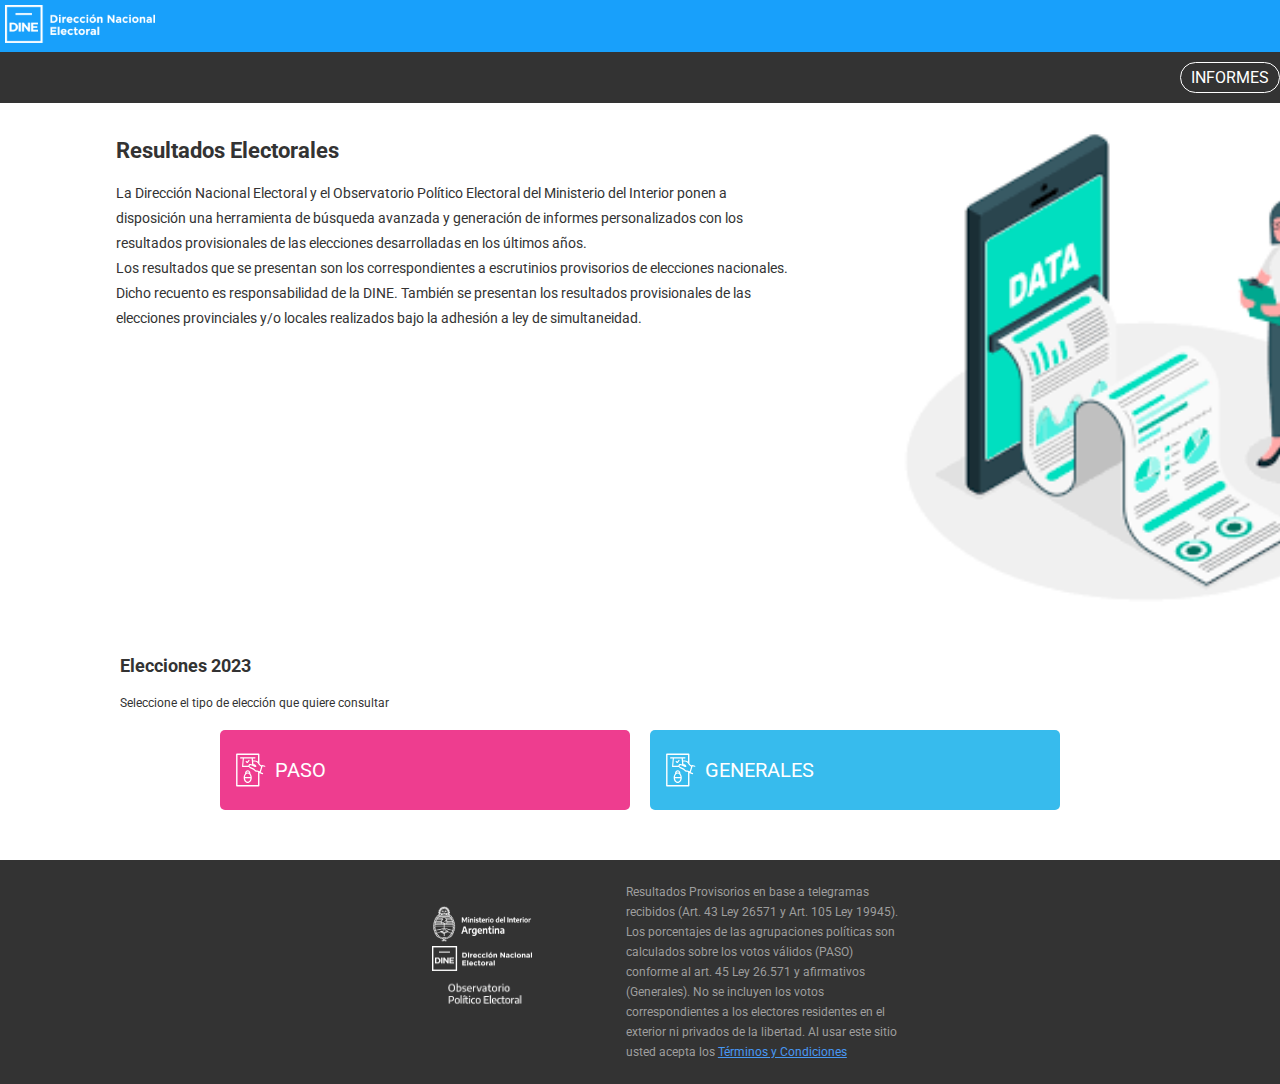
==== commit d412ae9d: "Generales" ====
--- a/index.html
+++ b/index.html
@@ -37,7 +37,7 @@
                 <p>La Dirección Nacional Electoral y el Observatorio Político Electoral del Ministerio
                     del Interior ponen a disposición una herramienta de búsqueda avanzada y generación
                     de informes personalizados con los resultados provisionales de las elecciones
-                    desarrolladas en los últimos años.
+                    desarrolladas en los últimos años. <br>
                     Los resultados que se presentan son los correspondientes a escrutinios provisorios de
                     elecciones nacionales. Dicho recuento es responsabilidad de la DINE. También se
                     presentan los resultados provisionales de las elecciones provinciales y/o locales
@@ -172,4 +172,6 @@
             </div>
         </div>
     </footer>
+
+
 </body>--- a/css/common.css
+++ b/css/common.css
@@ -60,12 +60,12 @@
   margin: 0 auto auto auto;
 }
 
+ul {
+  list-style-type: none;
+}
+
 footer{
   background-color: var(--fondo-Footer);
-}
-
-ul {
-  list-style-type: none;
 }
 
 .footer_imagen > img {
@@ -75,7 +75,8 @@
 
 .footer_p > p {
   color: var(--texto-footer);
-  width: 80%;
+  max-width: 1500px;
+  line-height: 20px;
 }
 
 p > a {
@@ -96,6 +97,6 @@
 
 .footer_imagen{
   width: 50%;
-  padding-left: 450px;
+  padding-left: 400px;
   padding-bottom: 20px;
 }--- a/css/pages/index.css
+++ b/css/pages/index.css
@@ -60,13 +60,10 @@
 }
 
 .informes {
-    /* margin-left: 13px; */
     margin-right: 13px;
-    padding-top: 20px;
     background-color: var(--fondo-Menu);
     color: white;
     width: 100%;
-    /* height: 25px; */
     display: flex;
     justify-content: flex-end;
 }
@@ -77,24 +74,37 @@
     padding: 5px 10px;
     border-radius: 20px;
     text-decoration: none;
+    align-items: center;
 }
 
 
 #sec-titulo{
     display: flex;
-    justify-content: center;
+    justify-content: flex-start;
     flex-direction:row;
     padding: 1rem;
     height: 500px;
+    position: relative;
+    left: 100px;
+    width: 100%;
 }
 
 .sec-titulotexto{
     justify-content: flex-start;
-    width: 55%;
+    max-width: 780px;
+    margin-right: 100px;
+    line-height: 25px;
+    font-size: 20px;
+}
+
+.sec-titulotexto > p{
+    font-size: 14px;
 } 
 
 .sec-tituloimg{
     justify-content: flex-end;
+    /* position: relative; */
+    /* right: 20px; */
 }
 
 #img_data{
@@ -103,6 +113,8 @@
 
 #sec-contenido > h3,#sec-contenido > p {
     margin: 20px;
+    position: relative;
+    left: 100px;
 }
 
 .Paso_Generales{
@@ -115,22 +127,17 @@
     background-color: var(--magenta);
     border-radius: 5px;
     padding: 5px;
-    color: #FFF;
-    font-size: 10px;
-    text-transform: uppercase;
     align-items: center;
     display: flex;
     width: 400px;
     height: 70px;
+    margin-right: 20px;
 }
 
 .bloque_general{
     background-color: var(--celeste);
     border-radius: 5px;
     padding: 5px;
-    color: #FFF;
-    font-size: 10px;
-    text-transform: uppercase;
     align-items: center;
     display: flex;
     width: 400px;
@@ -138,8 +145,13 @@
 }
 
 
-.bloque_general > a ,.bloque_paso > a{
+.bloque_general > a > p ,.bloque_paso > a > p{
+    color: #FFF;
+    font-size: 20px;
+    text-transform: uppercase;
+}
+
+.bloque_general > a,.bloque_paso > a{
     text-decoration: none;
-    color: #FFF; 
+}
 
-}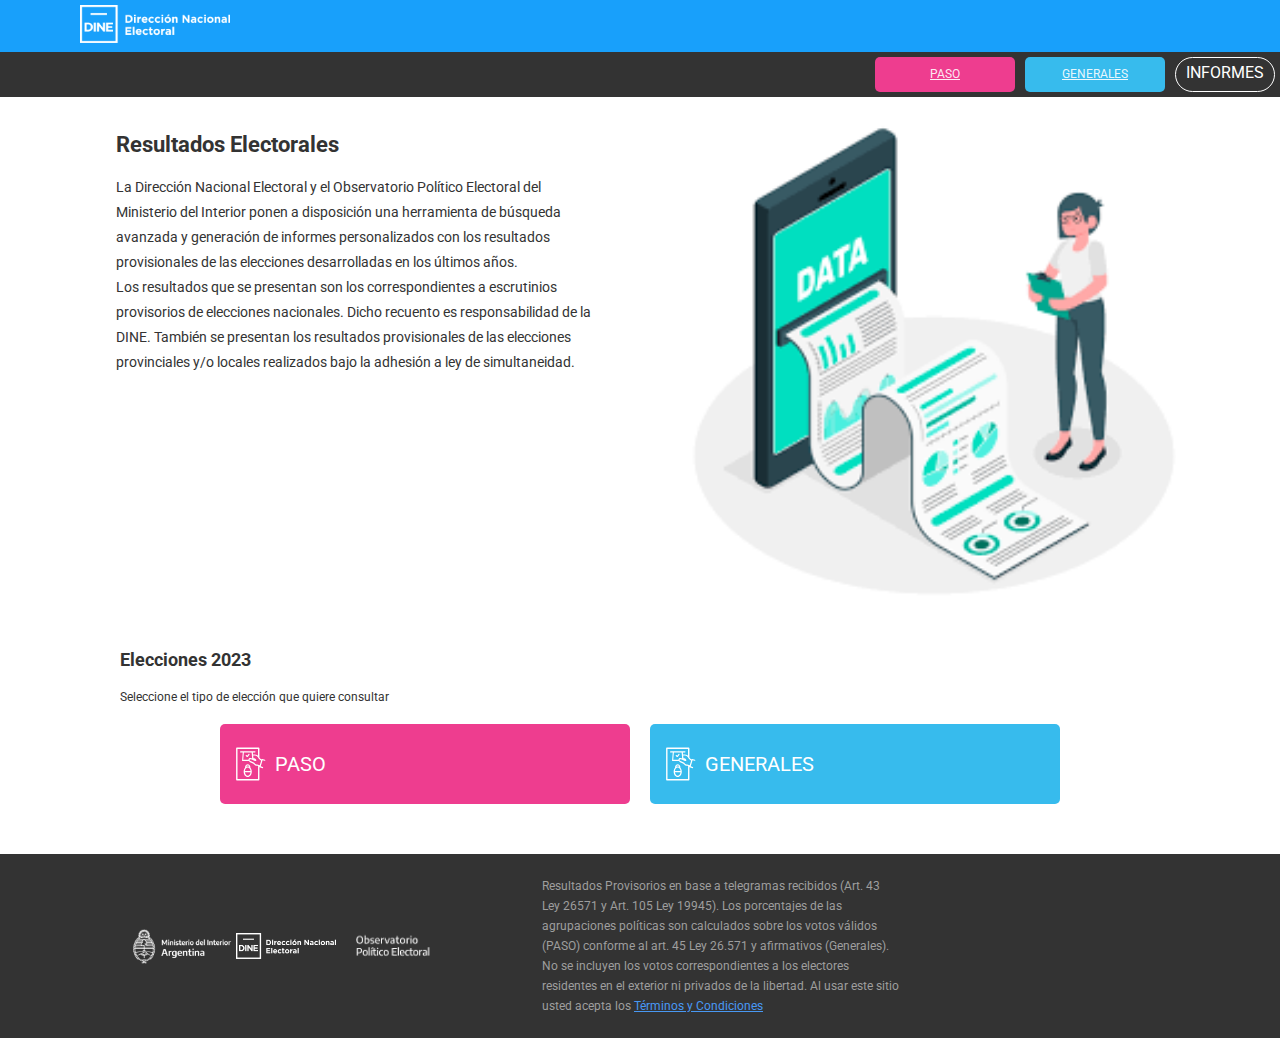
==== commit 62fb9741: "acutalizacion js" ====
--- a/index.html
+++ b/index.html
@@ -11,27 +11,27 @@
         crossorigin="anonymous" referrerpolicy="no-referrer" />
     <link rel="stylesheet" href="css/common.css" />
     <link rel="stylesheet" href="css/pages/index.css">
+    <script src="js/common.js" defer></script>
+    <script src="js/pages/index.js" defer></script>
     <title>Sistema de Publicación de Resultados Electorales</title>
 </head>
 
 <body>
     <header class="current-page">
-        <!--Barra de logo portal-->
         <div class="header-page">
             <img src="img/Logo_DINE_negativo.png" alt="logo" class="logo">
         </div>
-        <!--Barra de menú principal-->
-        <div class="informes">
-            <ul>
-                <li><a class="active" href="informes.html">INFORMES</a></li>
-            </ul>
-        </div>
     </header>
-    <!-- Contenido principal de la página -->
+
+     <div class="informes">
+        <a class="activePaso" href="paso.html">Paso</a>
+        <a class="activeGenerales" href="generales.html">Generales</a>
+        <a class="active" href="informes.html">INFORMES</a>
+    </div>
+
     <main>
 
         <section id="sec-titulo">
-            <!--Seccion para agregar una palicula favorita por codigo-->
             <div class="sec-titulotexto">
                 <h2 class="current-page">Resultados Electorales</h2>
                 <p>La Dirección Nacional Electoral y el Observatorio Político Electoral del Ministerio
--- a/css/common.css
+++ b/css/common.css
@@ -51,6 +51,7 @@
 .logo{
   width: 150px;
   padding: 5px;
+  padding-left: 80px;
 }
 
 .header-page {
@@ -96,7 +97,10 @@
 }
 
 .footer_imagen{
-  width: 50%;
-  padding-left: 400px;
-  padding-bottom: 20px;
+  display: flex;
+  justify-content: space-between;
+  /* width: 50%; */
+  /* padding-left: 400px;
+  padding-bottom: 20px; */
+  margin: 10px 100px;
 }--- a/css/pages/index.css
+++ b/css/pages/index.css
@@ -59,13 +59,19 @@
     color: var(--titulos);
 }
 
+
+
 .informes {
-    margin-right: 13px;
+    /* margin-right: 13px; */
     background-color: var(--fondo-Menu);
     color: white;
-    width: 100%;
+    max-width:100%;
     display: flex;
     justify-content: flex-end;
+}
+
+.informes > a{
+    margin: 5px;
 }
 
 .active {
@@ -80,18 +86,17 @@
 
 #sec-titulo{
     display: flex;
-    justify-content: flex-start;
-    flex-direction:row;
+    justify-content: space-evenly;
     padding: 1rem;
     height: 500px;
     position: relative;
     left: 100px;
-    width: 100%;
+    max-width: 85%;
 }
 
 .sec-titulotexto{
-    justify-content: flex-start;
-    max-width: 780px;
+
+    max-width: 600px;
     margin-right: 100px;
     line-height: 25px;
     font-size: 20px;
@@ -102,9 +107,9 @@
 } 
 
 .sec-tituloimg{
-    justify-content: flex-end;
-    /* position: relative; */
-    /* right: 20px; */
+    justify-content: flex-end; 
+    position: relative;
+    right: 20px;
 }
 
 #img_data{
@@ -155,3 +160,48 @@
     text-decoration: none;
 }
 
+
+.activePaso > a , .activeGenerales > a {
+    display: flex;
+    color: white;
+    padding: 5px 10px;
+    border-radius: 20px;
+    text-decoration: none;
+    align-items: center;
+    width: 130px;
+    justify-content: center;
+    text-align: center;
+    margin-bottom: 2px;
+}
+
+.activePaso {
+    background-color: var(--magenta);
+    font-size: 12px;
+    text-align: center;
+    padding: 5px;
+    border-radius: 5px;
+    text-transform: uppercase;
+    width: 130px;
+    height: 20px;
+    padding-top: 10px;
+    color: rgba(255, 255, 255, 0.897);   
+}
+
+.activeGenerales {
+    background-color: var(--celeste);
+    font-size: 12px;
+    text-align: center;
+    padding: 5px;
+    border-radius: 5px;
+    text-transform: uppercase;
+    width: 130px;
+    height: 20px;
+    padding-top: 10px;
+    color: rgba(255, 255, 255, 0.897);
+}
+
+.activeGenerales > a {
+    text-decoration: none;
+    color: white;
+    width: 130px;
+}